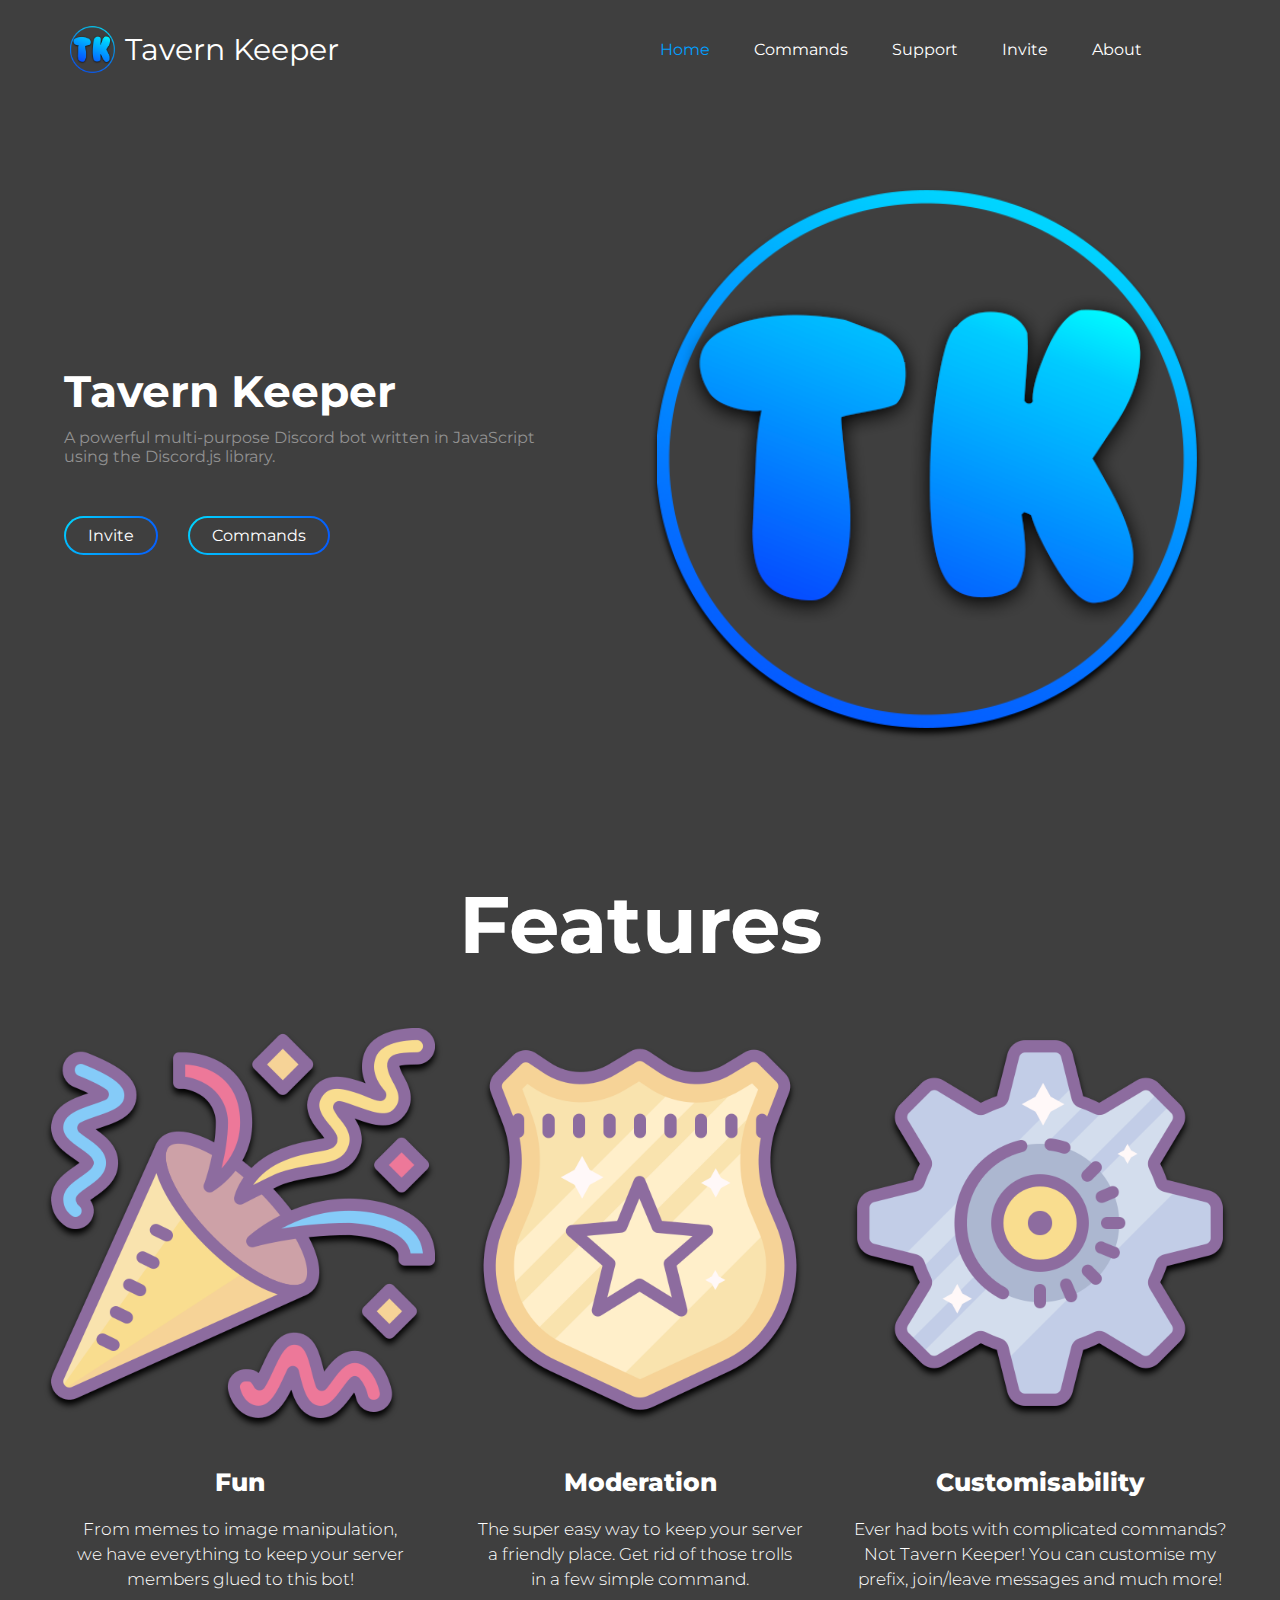
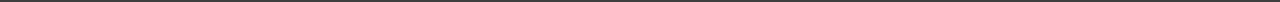
==== index.html @ fa2505fc "Initial Commit" ====
<!doctype html>
<html lang="en-US">

<head>
  <title>Tavern Keeper</title>
  <link rel="icon" href="../assets/logo.png">
  <meta name="viewport" content="width=device-width, initial-scale=1.0">
  <link rel="stylesheet" href="../css/index.css" />
  <link href="https://fonts.googleapis.com/css2?family=Montserrat:wght@300;500;600;700&display=swap" rel="stylesheet">
</head>

<body>
  <header>
    <div class="logo-container">
      <img src="../assets/logo.png" width="45px">
      <h4 class="logo">Tavern Keeper</h4>
    </div>
    <nav>
      <ul class="nav-links">
        <li><a class="nav-link active" href="./index.html">Home</a></li>
        <li><a class="nav-link" href="./html/commands.html">Commands</a></li>
        <li><a class="nav-link" href="https://discord.gg/WS3GthM">Support</a></li>
        <li><a class="nav-link" href="./html/invite.html">Invite</a></li>
        <li><a class="nav-link" href="./html/about.html">About</a></li>
      </ul>
    </nav>
  </header>
  <main>
    <section class="presentation">
      <div class="introduction">
        <div class="intro-text">
          <h1>Tavern Keeper</h1>
          <p>
            A powerful multi-purpose Discord bot written in JavaScript<br>using the Discord.js library.
          </p>
        </div>
        <div class="cta">
          <a class="cta-invite" href="./html/invite.html"><span>Invite</span></a>
          <a class="cta-commands" href="./html/commands.html"><span>Commands</span></a>
        </div>
      </div>
      <div class="cover">
        <img src="../assets/logo.png" alt="logo" />
      </div>
    </section>
    <br>
    <br>
    <br>
    <section class="pictures">
      <div class="title">
        <h1>Features</h1>
      </div>
      <div class="gallery">
        <img src="../assets/fun.png">
        <div class="des-title">Fun</div>
        <div class="des">From memes to image manipulation,<br>we have everything to keep your server<br>members glued to this bot!</div>
      </div>
      <div class="gallery">
        <img src="../assets/moderation.png">
        <div class="des-title">Moderation</div>
        <div class="des">The super easy way to keep your server<br>a friendly place. Get rid of those trolls<br>in a few simple command.</div>
      </div>
      <div class="gallery">
        <img src="../assets/customisability.png">
        <div class="des-title">Customisability</div>
        <div class="des">Ever had bots with complicated commands? Not Tavern Keeper! You can customise my prefix, join/leave messages and much more!</div>
      </div>
    </section>
  </main>
</body>
</html>
---- css/index.css ----
* {
    margin: 0px;
    padding: 0px;
    box-sizing: border-box;
}
body {
    width: 100%;
    height: 100%;
    background: #3f3f3f;
    font-family: 'Montserrat', sans-serif;
}
button {
    font-family: 'Montserrat', sans-serif;
}
header {
    display: flex;
    width: 90%;
    margin: auto 50px;
    padding: 20px;
    align-items: center;
}
.logo-container,
.nav-links {
    display: flex;
}
.logo{
    font-weight: 400;
    font-size: 30px;
    margin: 5px;
    color: #ffffff;
    margin-left: 10px;
}
.logo-container {
    flex: 1;
}
nav {
    flex: 1;
    text-align: right;
    margin: 0 20px;
    cursor: pointer;
}
.nav-links {
    display: inline-block;
    list-style-type: none;
}
nav ul li {
    display: inline-block;
    margin: 20px;
}
.nav-link {
    text-decoration: none;
    color: #ffffff;
}
.nav-link:hover {
    color: #019fff;
}
.active {
    color: #019fff;
}
.presentation {
    display: flex;
    width: 90%;
    margin: auto;
    min-height: 80vh;
    align-items: center;
}
.introduction {
    flex: 1;
}
.intro-text h1 {
    font-size: 44px;
    color: #ffffff;
}
.intro-text p {
    color: #919191;
    margin: 10px 0 0 0;
}
.cta {
    display: inline-flex;
    transition: 0.5s;
    padding: 50px 0 0 0;
}
.cta-invite {
    top: 40px;
    right: 80px;
    text-decoration: none;
    color: #fff;
    border: 2px solid transparent;
    border-radius: 20px;
    background-image: linear-gradient(#3f3f3f,#3f3f3f),radial-gradient(circle at top left, #00d9ff,#019fff,#0559ff);
    background-origin: border-box;
    background-clip: content-box,border-box;
}
.cta-invite span {
    display: block;
    padding: 8px 22px;
}
.cta-invite span:hover {
    border-radius: 20px;
    background-color: #42455a;
}
.cta-commands {
    top: 40px;
    right: 80px;
    text-decoration: none;
    color: #fff;
    border: 2px solid transparent;
    border-radius: 20px;
    background-image: linear-gradient(#3f3f3f,#3f3f3f),radial-gradient(circle at top left, #00d9ff,#019fff,#0559ff);
    background-origin: border-box;
    background-clip: content-box,border-box;
    margin: 0 0 0 30px;
}
.cta-commands span {
    display: block;
    padding: 8px 22px;
}
.cta-commands span:hover {
    border-radius: 20px;
    background-color: #42455a;
}
.cover {
    flex: 1;
    display: flex;
    justify-content: center;
    height: 60vh;
}
.cover img {
    height: 100%;
    filter: drop-shadow(0 5px 3px #000000);
}
.pictures {
    max-width: 1200px;
    margin: auto;
    overflow: auto;
}
.title {
    text-align: center;
    font-size: 40px;
    color: #fff;
    margin: 0 0 50px 0;
}
.gallery {
    margin: 5px;
    float: left;
    width: 390px;
}
.gallery img {
    width: 100%;
    height: auto;
    filter: drop-shadow(0 5px 3px #000000);
}
.des-title {
    margin: 30px 0 0 0;
    padding: 15px;
    text-align: center;
    color: #ffffff;
    font-size: 25px;
    font-weight: 800;
}
.des {
    padding: 5px;
    text-align: center;
    color: #ffffff;
    font-size: 17px;
    font-weight: 300;
    line-height: 25px;
}

@media screen and (max-width: 1024px) {
    .presentation {
        flex-direction: column;
    }
    .introduction {
        margin-top: 5vh;
        text-align: center;
    }
    .intro-text h1 {
        font-size: 30px;
    }
    .intro-text p {
        font-size: 18px;
    }
    .cta {
        padding: 20px 0 0 0 ;
    }
    .cover img {
        height: 80%;
        padding: 20px 0 0 0 ;
    }
    nav {
        text-align: center;
    }
    .logo {
        font-size: 20px;
        margin: 5px;
        margin-left: 10px;
    }
    header {
        width: 100%;
    }
    .pictures {
        justify-content: center;
        float: none;
        width: 390px;
    }
}
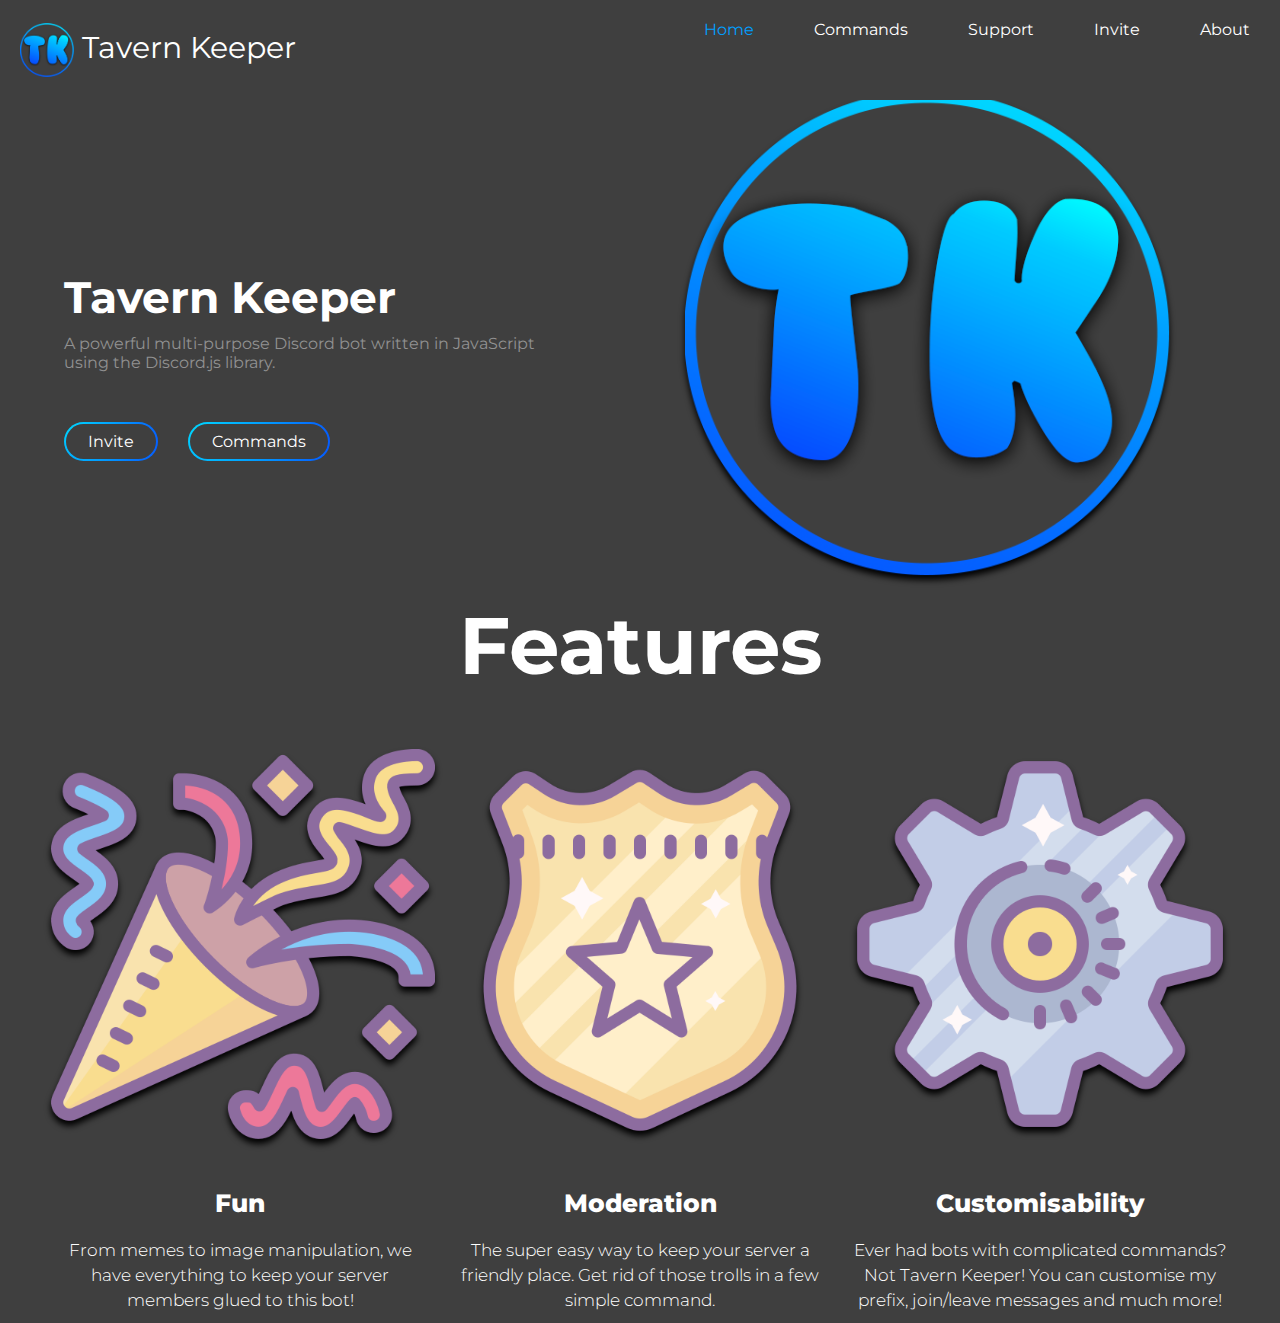
==== commit 4d9b0b8a: "Added Hambrger Navigation for Mobile" ====
--- a/index.html
+++ b/index.html
@@ -10,20 +10,17 @@
 </head>
 
 <body>
-  <header>
-    <div class="logo-container">
-      <img src="../assets/logo.png" width="45px">
-      <h4 class="logo">Tavern Keeper</h4>
-    </div>
-    <nav>
-      <ul class="nav-links">
-        <li><a class="nav-link active" href="./index.html">Home</a></li>
-        <li><a class="nav-link" href="./html/commands.html">Commands</a></li>
-        <li><a class="nav-link" href="https://discord.gg/WS3GthM">Support</a></li>
-        <li><a class="nav-link" href="./html/invite.html">Invite</a></li>
-        <li><a class="nav-link" href="./html/about.html">About</a></li>
-      </ul>
-    </nav>
+  <header class="header">
+    <a href="../index.html" class="logo"><img src="../assets/logo.png"/> Tavern Keeper</a>
+    <input class="menu-btn" type="checkbox" id="menu-btn" />
+    <label class="menu-icon" for="menu-btn"><span class="navicon"></span></label>
+    <ul class="menu">
+      <li><a class="active" href="index.html">Home</a></li>
+      <li><a href="./html/commands.html">Commands</a></li>
+      <li><a href="https://discord.gg/WS3GthM">Support</a></li>
+      <li><a href="./html/invite.html">Invite</a></li>
+      <li><a href="./html/about.html">About</a></li>
+    </ul>
   </header>
   <main>
     <section class="presentation">
@@ -53,12 +50,12 @@
       <div class="gallery">
         <img src="../assets/fun.png">
         <div class="des-title">Fun</div>
-        <div class="des">From memes to image manipulation,<br>we have everything to keep your server<br>members glued to this bot!</div>
+        <div class="des">From memes to image manipulation, we have everything to keep your server members glued to this bot!</div>
       </div>
       <div class="gallery">
         <img src="../assets/moderation.png">
         <div class="des-title">Moderation</div>
-        <div class="des">The super easy way to keep your server<br>a friendly place. Get rid of those trolls<br>in a few simple command.</div>
+        <div class="des">The super easy way to keep your server a friendly place. Get rid of those trolls in a few simple command.</div>
       </div>
       <div class="gallery">
         <img src="../assets/customisability.png">
--- a/css/index.css
+++ b/css/index.css
@@ -4,55 +4,99 @@
     box-sizing: border-box;
 }
 body {
+    margin: 0;
+    font-family: Montserrat, sans-serif;
+    background-color: #3f3f3f;
+}
+a {
+    color: #ffffff;
+}
+.header {
+    background-color: #3f3f3f;
+    position: fixed;
     width: 100%;
+    z-index: 3;
+}
+.header ul {
+    padding: 0;
+    list-style: none;
+    overflow: hidden;
+    background-color: #3f3f3f;
+}
+.header li a {
+    display: block;
+    padding: 20px 20px;
+    text-decoration: none;
+    font-size: 16px;
+}
+.header li a:hover, .header .menu-btn:hover {
+    color: #019fff;
+}
+.header .logo {
+    float: left;
+    font-size: 30px;
+    font-weight: 400;
+    padding: 23px 20px;
+    text-decoration: none;
+}
+.header img {
+    vertical-align: middle;
+    height: 6vh;
+}
+.header .menu {
+    clear: both;
+    max-height: 0;
+    transition: max-height .2s ease-out;
+}
+.header .menu-icon {
+    cursor: pointer;
+    display: inline-block;
+    float: right;
+    padding: 48px 20px;
+    position: relative;
+    user-select: none;
+}
+.header .menu-icon .navicon {
+    background: #333;
+    display: block;
+    height: 2px;
+    position: relative;
+    transition: background .2s ease-out;
+    width: 18px;
+}
+.header .menu-icon .navicon:before, .header .menu-icon .navicon:after {
+    background: #333;
+    content: '';
+    display: block;
     height: 100%;
-    background: #3f3f3f;
-    font-family: 'Montserrat', sans-serif;
-}
-button {
-    font-family: 'Montserrat', sans-serif;
-}
-header {
-    display: flex;
-    width: 90%;
-    margin: auto 50px;
-    padding: 20px;
-    align-items: center;
-}
-.logo-container,
-.nav-links {
-    display: flex;
-}
-.logo{
-    font-weight: 400;
-    font-size: 30px;
-    margin: 5px;
-    color: #ffffff;
-    margin-left: 10px;
-}
-.logo-container {
-    flex: 1;
-}
-nav {
-    flex: 1;
-    text-align: right;
-    margin: 0 20px;
-    cursor: pointer;
-}
-.nav-links {
-    display: inline-block;
-    list-style-type: none;
-}
-nav ul li {
-    display: inline-block;
-    margin: 20px;
-}
-.nav-link {
-    text-decoration: none;
-    color: #ffffff;
-}
-.nav-link:hover {
-    color: #019fff;
+    position: absolute;
+    transition: all .2s ease-out;
+    width: 100%;
+}
+.header .menu-icon .navicon:before {
+    top: 5px;
+}
+.header .menu-icon .navicon:after {
+    top: -5px;
+}
+/* menu btn */
+.header .menu-btn {
+    display: none;
+}
+.header .menu-btn:checked ~ .menu {
+    max-height: 300px;
+}
+.header .menu-btn:checked ~ .menu-icon .navicon {
+    background: transparent;
+}
+.header .menu-btn:checked ~ .menu-icon .navicon:before {
+    transform: rotate(-45deg);
+}
+.header .menu-btn:checked ~ .menu-icon .navicon:after {
+    transform: rotate(45deg);
+}
+.header .menu-btn:checked ~ .menu-icon:not(.steps) .navicon:before, .header .menu-btn:checked ~ .menu-icon:not(.steps) .navicon:after {
+    top: 0;
 }
 .active {
     color: #019fff;
@@ -61,10 +105,9 @@
     display: flex;
     width: 90%;
     margin: auto;
-    min-height: 80vh;
-    align-items: center;
 }
 .introduction {
+    margin-top: 30vh;
     flex: 1;
 }
 .intro-text h1 {
@@ -126,10 +169,12 @@
     height: 60vh;
 }
 .cover img {
-    height: 100%;
+    margin-top: 90px;
+    height: 90%;
     filter: drop-shadow(0 5px 3px #000000);
 }
 .pictures {
+    margin-top: 250px;
     max-width: 1200px;
     margin: auto;
     overflow: auto;
@@ -167,12 +212,33 @@
     line-height: 25px;
 }
 
+@media (min-width: 48em) {
+    .header li {
+        float: left;
+   }
+    .header li a {
+        padding: 20px 30px;
+   }
+    .header .menu {
+        clear: none;
+        float: right;
+        max-height: none;
+   }
+    .header .menu-icon {
+        display: none;
+   }
+}
+
 @media screen and (max-width: 1024px) {
+    .header .logo {
+        font-size: 20px;
+    }
     .presentation {
+        width: 90%;
         flex-direction: column;
     }
     .introduction {
-        margin-top: 5vh;
+        margin-top: 15vh;
         text-align: center;
     }
     .intro-text h1 {
@@ -185,23 +251,14 @@
         padding: 20px 0 0 0 ;
     }
     .cover img {
-        height: 80%;
-        padding: 20px 0 0 0 ;
-    }
-    nav {
+        margin: 50px;
+        height: 70%;
+    }
+    .pictures {
         text-align: center;
     }
-    .logo {
-        font-size: 20px;
-        margin: 5px;
-        margin-left: 10px;
-    }
-    header {
-        width: 100%;
-    }
-    .pictures {
-        justify-content: center;
-        float: none;
-        width: 390px;
+    .gallery img {
+        width: 300px;
+        height: 70%;
     }
 }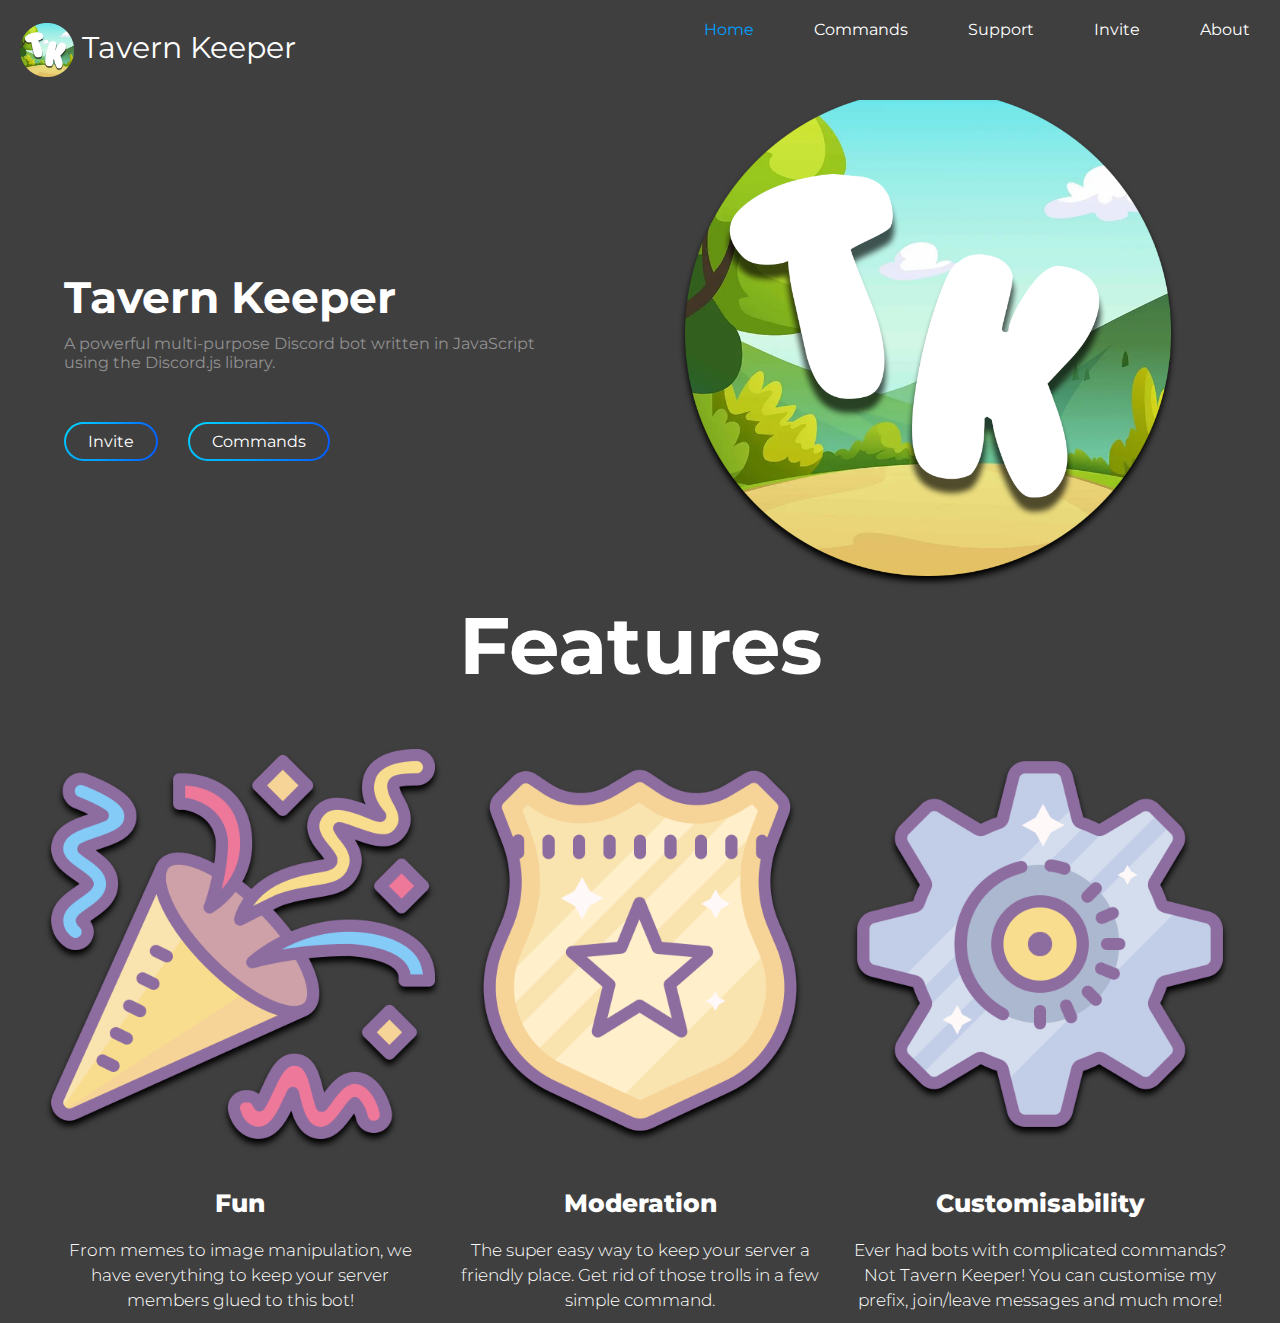
==== commit 6074caee: "📦 Updated server invite code" ====
--- a/index.html
+++ b/index.html
@@ -17,8 +17,8 @@
     <ul class="menu">
       <li><a class="active" href="index.html">Home</a></li>
       <li><a href="./html/commands.html">Commands</a></li>
-      <li><a href="https://discord.gg/WS3GthM">Support</a></li>
-      <li><a href="./html/invite.html">Invite</a></li>
+      <li><a href="https://discord.gg/jMpw3jw">Support</a></li>
+      <li><a href="https://tiny.cc/TavernKeeper">Invite</a></li>
       <li><a href="./html/about.html">About</a></li>
     </ul>
   </header>
@@ -32,7 +32,7 @@
           </p>
         </div>
         <div class="cta">
-          <a class="cta-invite" href="./html/invite.html"><span>Invite</span></a>
+          <a class="cta-invite" href="https://tiny.cc/TavernKeeper"><span>Invite</span></a>
           <a class="cta-commands" href="./html/commands.html"><span>Commands</span></a>
         </div>
       </div>
